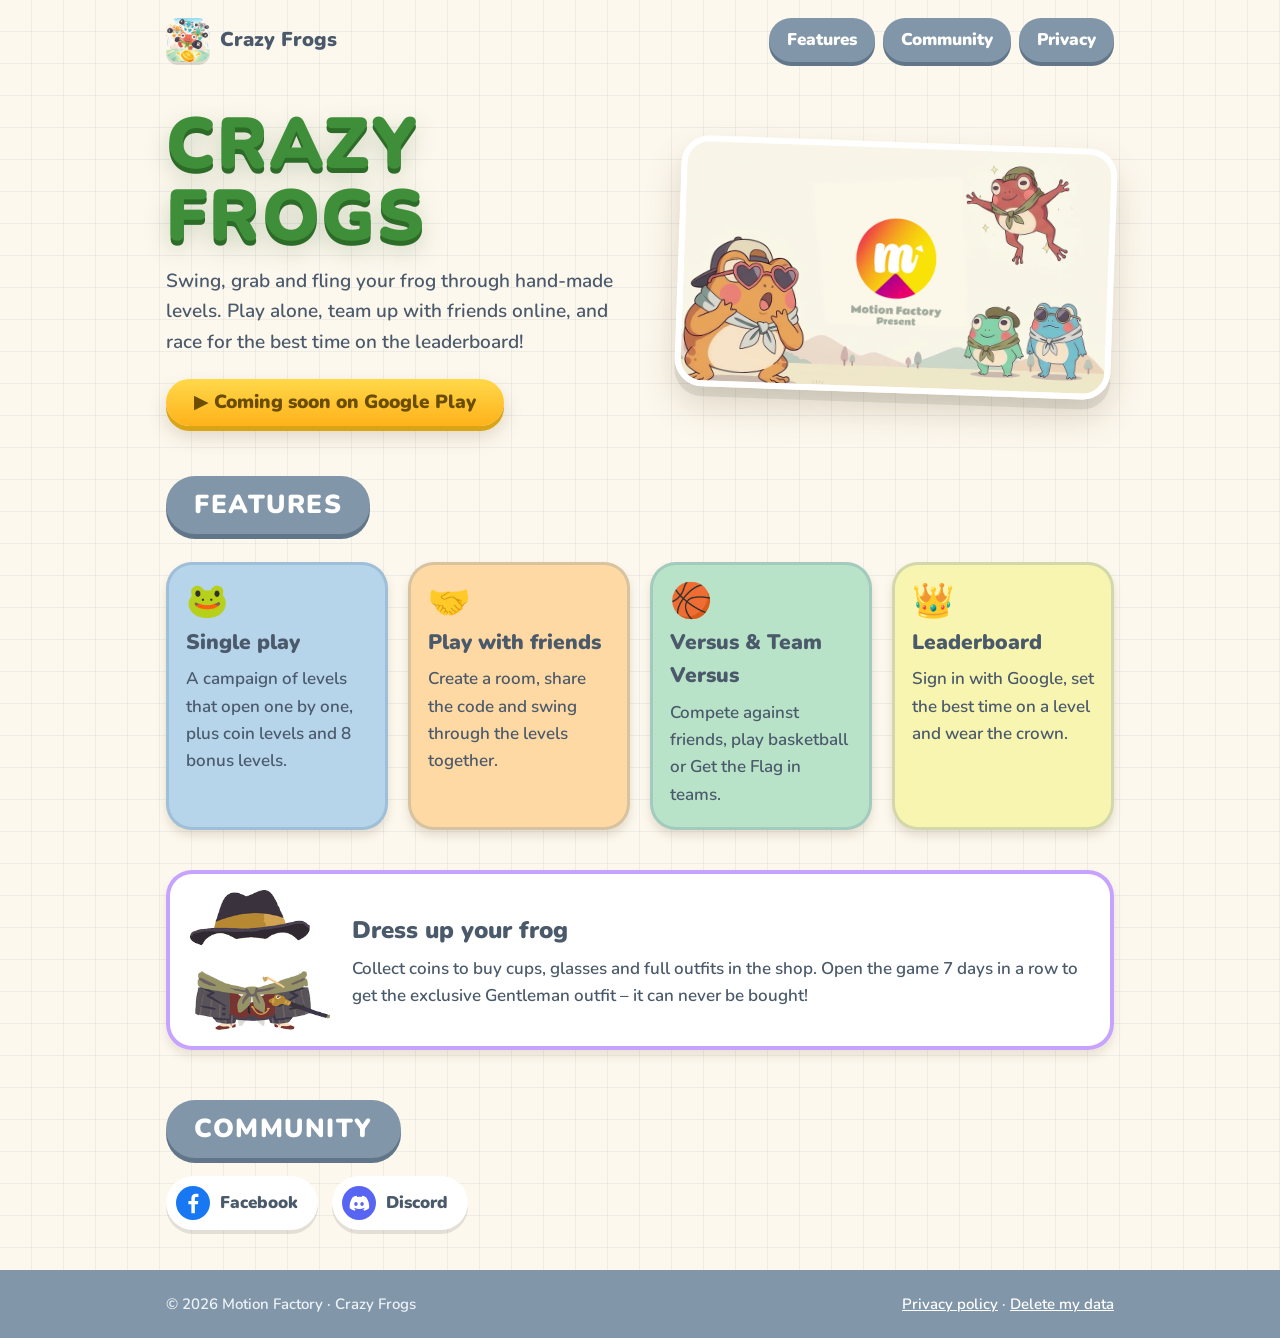
==== index.html @ 7c90bb31 "Add files via upload" ====
<!doctype html>
<html lang="en">
<head>
<meta charset="utf-8">
<meta name="viewport" content="width=device-width, initial-scale=1">
<title>Crazy Frogs – Motion Factory</title>
<meta name="description" content="Crazy Frogs: swing, grab and fling your frog through hand-made levels – alone or with friends. A game by Motion Factory.">
<link rel="icon" href="favicon.png">
<link rel="preconnect" href="https://fonts.googleapis.com"><link rel="preconnect" href="https://fonts.gstatic.com" crossorigin>
<link href="https://fonts.googleapis.com/css2?family=Nunito:wght@600;800;900&display=swap" rel="stylesheet">
<link rel="stylesheet" href="style.css">
</head>
<body>
<header><div class="wrap">
  <a class="brand" href="./"><img src="icon.png" alt="">Crazy Frogs</a>
  <nav><a class="pill" href="#features">Features</a><a class="pill" href="#community">Community</a><a class="pill" href="privacy.html">Privacy</a></nav>
</div></header>

<main class="wrap">
  <section class="hero">
    <div>
      <h1>CRAZY<br>FROGS</h1>
      <p>Swing, grab and fling your frog through hand-made levels. Play alone, team up with friends online, and race for the best time on the leaderboard!</p>
      <div class="badges"><span class="btn soon">▶ Coming soon on Google Play</span></div>
    </div>
    <img class="shot" src="intro.jpg" alt="The Crazy Frogs – Motion Factory">
  </section>

  <div class="title" id="features">FEATURES</div>
  <section class="cards">
    <div class="card"><div class="ic">🐸</div><h3>Single play</h3><p>A campaign of levels that open one by one, plus coin levels and 8 bonus levels.</p></div>
    <div class="card"><div class="ic">🤝</div><h3>Play with friends</h3><p>Create a room, share the code and swing through the levels together.</p></div>
    <div class="card"><div class="ic">🏀</div><h3>Versus &amp; Team Versus</h3><p>Compete against friends, play basketball or Get the Flag in teams.</p></div>
    <div class="card"><div class="ic">👑</div><h3>Leaderboard</h3><p>Sign in with Google, set the best time on a level and wear the crown.</p></div>
  </section>

  <div class="gift">
    <img src="gentleman.png" alt="Gentleman outfit">
    <div><h3 style="margin:0 0 6px;font-size:24px;font-weight:900">Dress up your frog</h3>
    <p style="margin:0">Collect coins to buy cups, glasses and full outfits in the shop. Open the game 7 days in a row to get the exclusive Gentleman outfit – it can never be bought!</p></div>
  </div>

  <div class="title" id="community">COMMUNITY</div>
  <div class="social">
    <a class="soc" href="https://www.facebook.com/profile.php?id=61577984788033" target="_blank" rel="noopener">
      <svg viewBox="0 0 40 40" aria-hidden="true"><circle cx="20" cy="20" r="20" fill="#1877f2"/><path d="M22.2 32V21.6h3.5l.5-4.1h-4v-2.6c0-1.2.3-2 2-2h2.2V9.3c-.4-.1-1.7-.2-3.1-.2-3.1 0-5.2 1.9-5.2 5.3v3.1h-3.5v4.1h3.5V32z" fill="#fff"/></svg>Facebook</a>
    <a class="soc" href="https://discord.gg/dU73DgkAkg" target="_blank" rel="noopener">
      <svg viewBox="0 0 40 40" aria-hidden="true"><circle cx="20" cy="20" r="20" fill="#5865f2"/><path d="M28.4 13.1a19 19 0 0 0-4.7-1.5l-.6 1.2a17.6 17.6 0 0 0-5.3 0l-.6-1.2a19 19 0 0 0-4.7 1.5c-3 4.4-3.8 8.7-3.4 13a19 19 0 0 0 5.8 2.9l1.2-2a12 12 0 0 1-1.9-.9l.5-.4a13.5 13.5 0 0 0 11.6 0l.5.4c-.6.4-1.2.7-1.9.9l1.2 2a19 19 0 0 0 5.8-2.9c.5-5-.8-9.3-3.5-13zM16.4 23.5c-1.1 0-2-1-2-2.3s.9-2.3 2-2.3 2 1 2 2.3-.9 2.3-2 2.3zm7.2 0c-1.1 0-2-1-2-2.3s.9-2.3 2-2.3 2 1 2 2.3-.9 2.3-2 2.3z" fill="#fff"/></svg>Discord</a>
  </div>
</main>

<footer><div class="wrap">
  <span>© 2026 Motion Factory · Crazy Frogs</span>
  <span><a href="privacy.html">Privacy policy</a> · <a href="privacy.html#delete">Delete my data</a></span>
</div></footer>
</body>
</html>
---- style.css ----
:root{--cream:#fdf8ee;--ink:#4b5a6b;--blue:#8196a8;--blue-d:#62768a;--sky:#b6d4ea;--gold1:#ffd84a;--gold2:#ffb21a;--gold-d:#d9a514;--ff:"Nunito",ui-rounded,"Arial Rounded MT Bold",system-ui,sans-serif}
*{box-sizing:border-box}
html{scroll-behavior:smooth}
body{margin:0;background:var(--cream);color:var(--ink);font:600 17px/1.6 var(--ff);
  background-image:repeating-linear-gradient(#0000 0 31px,rgba(129,150,168,.12) 31px 32px),repeating-linear-gradient(90deg,#0000 0 31px,rgba(129,150,168,.12) 31px 32px)}
a{color:#2f7fc1}
.wrap{max-width:980px;margin:0 auto;padding:0 16px}
header{padding:18px 0}
header .wrap{display:flex;align-items:center;justify-content:space-between;gap:12px;flex-wrap:wrap}
.brand{display:flex;align-items:center;gap:10px;text-decoration:none;color:var(--ink);font-weight:900;font-size:20px}
.brand img{width:44px;height:44px;border-radius:12px;box-shadow:0 3px 0 rgba(0,0,0,.12)}
nav{display:flex;gap:8px;flex-wrap:wrap}
.pill{display:inline-block;background:var(--blue);color:#fff;text-decoration:none;font-weight:900;border-radius:999px;padding:8px 18px;box-shadow:0 4px 0 var(--blue-d);transition:transform .15s}
.pill:hover{transform:translateY(-2px)}
.hero{display:grid;grid-template-columns:1.1fr 1fr;gap:32px;align-items:center;padding:28px 0 40px}
.hero h1{font-size:clamp(40px,7vw,72px);line-height:1;margin:0 0 14px;font-weight:900;letter-spacing:.02em;color:#3f8f3a;text-shadow:0 5px 0 #2d6b29,0 10px 24px rgba(40,90,30,.25)}
.hero p{font-size:19px;margin:0 0 22px}
.hero .shot{width:100%;border-radius:28px;border:6px solid #fff;box-shadow:0 10px 0 rgba(0,0,0,.08),0 18px 36px rgba(90,70,30,.2);transform:rotate(2deg)}
.btn{display:inline-flex;align-items:center;gap:8px;border-radius:999px;padding:14px 28px;font:900 19px/1 var(--ff);text-decoration:none;
  background:linear-gradient(var(--gold1),var(--gold2));color:#6b4d00;box-shadow:0 5px 0 var(--gold-d),0 10px 20px rgba(90,70,30,.2)}
.btn.soon{cursor:default}
.badges{display:flex;gap:10px;flex-wrap:wrap;align-items:center}
.cards{display:grid;grid-template-columns:repeat(auto-fit,minmax(220px,1fr));gap:20px;padding:10px 0 40px}
.card{background:var(--sky);border-radius:26px;padding:22px 20px;box-shadow:inset 0 0 0 3px rgba(80,115,150,.22),0 6px 10px rgba(90,70,30,.15)}
.card:nth-child(2){background:#ffd9a3}.card:nth-child(3){background:#b9e3c8}.card:nth-child(4){background:#f7f5b0}
.card h3{margin:0 0 6px;font-size:21px;font-weight:900}.card p{margin:0}
.card .ic{font-size:34px;line-height:1;margin-bottom:8px}
.title{display:inline-block;background:var(--blue);color:#fff;font-weight:900;font-size:26px;letter-spacing:.06em;border-radius:999px;padding:8px 28px;box-shadow:0 5px 0 var(--blue-d);margin:10px 0 18px}
.gift{display:flex;align-items:center;gap:22px;background:#fff;border-radius:26px;padding:20px 24px;box-shadow:inset 0 0 0 4px #c5a3ff,0 6px 10px rgba(90,70,30,.12);margin-bottom:40px}
.gift img{width:140px;flex:none}
.social{display:flex;gap:14px;flex-wrap:wrap;margin-bottom:40px}
.soc{display:inline-flex;align-items:center;gap:10px;background:#fff;color:var(--ink);text-decoration:none;font-weight:900;border-radius:999px;padding:10px 20px 10px 10px;box-shadow:0 4px 0 rgba(0,0,0,.1)}
.soc svg{width:34px;height:34px}
footer{background:var(--blue);color:#eef3f8;padding:22px 0;font-size:15px}
footer a{color:#fff}
footer .wrap{display:flex;justify-content:space-between;gap:12px;flex-wrap:wrap}
.doc{background:#fff;border-radius:26px;padding:26px clamp(18px,4vw,40px);margin:10px 0 40px;box-shadow:0 6px 12px rgba(90,70,30,.12);font-weight:600}
.doc h1{font-weight:900;margin:0 0 4px;font-size:34px}.doc h2{font-weight:900;font-size:22px;margin:26px 0 6px;color:#3d6b93}
.doc li{margin:4px 0}.muted{opacity:.7;font-size:15px}
@media (max-width:760px){.hero{grid-template-columns:1fr}.hero .shot{transform:none}.gift{flex-direction:column;text-align:center}}
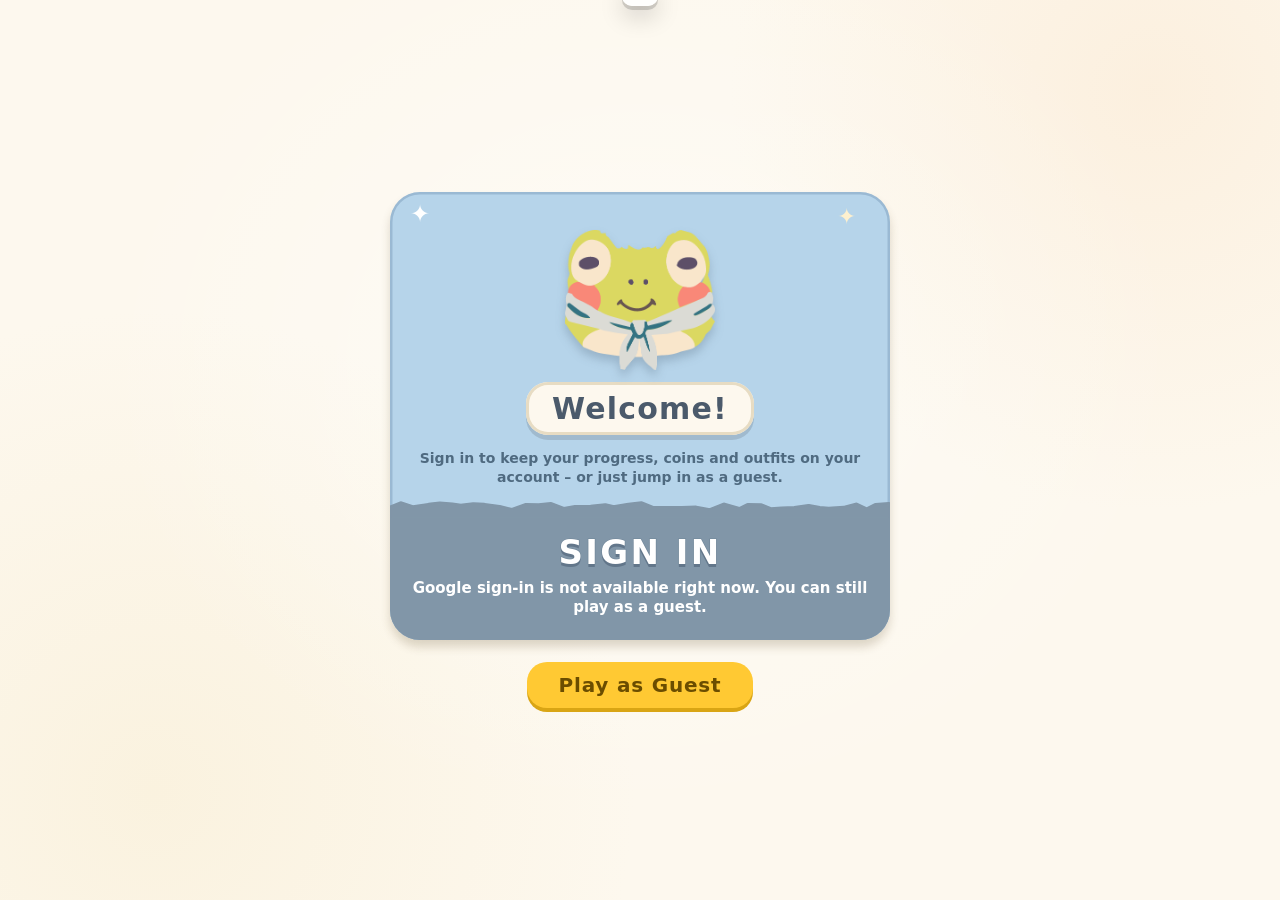
==== commit 5821d171: "Add files via upload" ====
--- a/index.html
+++ b/index.html
@@ -1,57 +1,5222 @@
-<!doctype html>
+<!DOCTYPE html>
 <html lang="en">
 <head>
 <meta charset="utf-8">
-<meta name="viewport" content="width=device-width, initial-scale=1">
-<title>Crazy Frogs – Motion Factory</title>
-<meta name="description" content="Crazy Frogs: swing, grab and fling your frog through hand-made levels – alone or with friends. A game by Motion Factory.">
-<link rel="icon" href="favicon.png">
-<link rel="preconnect" href="https://fonts.googleapis.com"><link rel="preconnect" href="https://fonts.gstatic.com" crossorigin>
-<link href="https://fonts.googleapis.com/css2?family=Nunito:wght@600;800;900&display=swap" rel="stylesheet">
-<link rel="stylesheet" href="style.css">
+<meta name="viewport" content="width=device-width, initial-scale=1, maximum-scale=1, user-scalable=no, viewport-fit=cover">
+<title>Blob Swing – Mechanics Test</title>
+<style>
+:root{--bg:#dfe9f5;--ink:#1d2a44;--plat:#3b4a6b;--panel:#ffffffd9;--btn:#e6edf8;--on:#1d2a44;--onink:#fff;box-sizing:border-box;padding-top:env(safe-area-inset-top,0px);padding-bottom:env(safe-area-inset-bottom,0px)}
+@media (prefers-color-scheme:dark){:root:not([data-theme="light"]){--bg:#10151f;--ink:#e8eefc;--plat:#56658c;--panel:#1b2434d9;--btn:#2a3550;--on:#e8eefc;--onink:#10151f}}
+html,body{margin:0;height:100%;overflow:hidden;background:var(--bg);color:var(--ink);font-family:system-ui,-apple-system,"Segoe UI",sans-serif}
+canvas{display:block;width:100%;height:100%;cursor:crosshair;touch-action:none}
+#hud{position:fixed;right:12px;top:calc(12px + env(safe-area-inset-top,0px));z-index:6;text-align:right}
+#hud b{font-weight:700}
+#pc button{width:34px;height:30px;margin:2px 3px 2px 0;border:0;border-radius:8px;background:var(--btn);color:var(--ink);font-weight:700;font-size:14px;cursor:pointer}
+#pc button.on{background:var(--on);color:var(--onink)}
+#st div{display:flex;align-items:center;gap:6px}
+#st i{width:10px;height:10px;border-radius:50%;display:inline-block}
+#net{margin-top:6px}#net button{border:0;border-radius:8px;background:var(--btn);color:var(--ink);padding:5px 9px;font-weight:700;cursor:pointer}#net input{width:56px;padding:5px;border-radius:8px;border:1px solid #8886;background:var(--btn);color:var(--ink);text-transform:uppercase}#nm{margin-top:4px;font-weight:700}
+.scr{position:fixed;inset:0;display:flex;align-items:center;justify-content:center;background:color-mix(in srgb,var(--bg) 85%,transparent);z-index:5;padding:16px;box-sizing:border-box}
+.hid{display:none!important}
+.card{background:var(--panel);padding:24px 28px;border-radius:18px;width:min(360px,88vw);text-align:center;box-shadow:0 10px 40px #0003;max-height:92%;overflow:auto}
+.card h1{margin:6px 0 10px;font-size:34px}.card h2{margin:0 0 12px}.card p{margin:8px 0;line-height:1.5}
+.card button,#hud button.sm{display:block;width:100%;margin:8px 0;padding:13px;border:0;border-radius:12px;background:var(--on);color:var(--onink);font-size:16px;font-weight:700;cursor:pointer}
+.card button.sec,#hud button.sm{background:var(--btn);color:var(--ink)}
+#hud button.sm{display:inline-block;width:auto;padding:4px 10px;margin:0 0 0 6px;font-size:12px}
+.card button.num{display:inline-block;width:46px;height:46px;padding:0;margin:3px;background:var(--btn);color:var(--ink);font-size:17px}
+.card button.num.on{background:var(--on);color:var(--onink)}
+.card input{width:100%;box-sizing:border-box;padding:12px;font-size:20px;text-align:center;letter-spacing:3px;text-transform:uppercase;border-radius:12px;border:2px solid #8886;background:var(--btn);color:var(--ink);margin:8px 0}
+.code{font-size:44px;font-weight:800;letter-spacing:6px;margin:6px 0}.note{min-height:20px;font-weight:600;font-size:14px}
+.pick{display:flex;flex-wrap:wrap;justify-content:center;gap:6px;margin:6px 0 10px}
+.card .pick button{display:flex;align-items:center;justify-content:center;width:56px;height:52px;margin:0;padding:3px;border:3px solid transparent;border-radius:12px;background:var(--btn)}
+.card .pick.big button{width:84px;height:78px}
+.card .pick button.on{border-color:var(--on);background:#fff8}
+.pick img{max-width:100%;max-height:100%;pointer-events:none}
+#ldots img{height:34px;margin:0 3px;vertical-align:middle}
+.logo{height:110px;filter:drop-shadow(0 4px 8px #0004)}
+#hud button.sm{padding:8px 14px;font-size:14px;margin:0;box-shadow:0 2px 8px #0003}
+#pp{margin-top:8px;background:var(--panel);padding:12px 14px;border-radius:12px;width:240px;font-size:13px;line-height:1.6;text-align:left;backdrop-filter:blur(6px);box-shadow:0 6px 24px #0003}
+#pp button{display:block;width:100%;margin:8px 0 0;padding:9px;border:0;border-radius:10px;background:var(--on);color:var(--onink);font-weight:700;cursor:pointer}
+#pp button.sec{background:var(--btn);color:var(--ink)}#pp input[type=range]{width:100%;margin:2px 0}#pp details{margin-top:8px;font-size:12px}
+.dim{opacity:.5}
+#msg{position:fixed;left:50%;top:40%;transform:translate(-50%,-50%);font-size:34px;font-weight:800;text-align:center;display:none}
+#vbtn{position:fixed;left:50%;transform:translateX(-50%);display:none;gap:18px;z-index:7;flex-wrap:wrap;justify-content:center;width:min(94vw,560px)}
+#vbtn.on{display:flex;animation:vpop .55s cubic-bezier(.2,1.5,.4,1) both}
+#vbtn button{min-width:200px;padding:15px 26px;border:0;border-radius:16px;font-size:18px;font-weight:800;cursor:pointer;color:#fff;text-shadow:0 2px 0 rgba(0,0,0,.25);box-shadow:0 6px 0 rgba(0,0,0,.28),0 12px 30px rgba(0,0,0,.35);transition:transform .12s}
+#vbtn button:hover{transform:translateY(-2px) scale(1.05)}#vbtn button:active{transform:translateY(4px);box-shadow:0 2px 0 rgba(0,0,0,.28)}
+#vbtn button:disabled{opacity:.55;cursor:default;transform:none}
+#vnext{background:linear-gradient(#3ee094,#1fa968)}#vmenu{background:linear-gradient(#6c8aff,#3f57d6)}
+@keyframes vpop{from{opacity:0;transform:translateX(-50%) translateY(34px) scale(.8)}to{opacity:1;transform:translateX(-50%) translateY(0) scale(1)}}
+.lvgrid{display:grid;grid-template-columns:repeat(3,1fr);gap:10px;margin:12px 0}
+.card .lvb{display:flex;flex-direction:column;align-items:center;justify-content:center;gap:2px;padding:12px 6px;margin:0;border-radius:14px;background:var(--btn);color:var(--ink)}
+.card .lvb b{font-size:28px;line-height:1}.card .lvb span{font-size:12px;font-weight:700;opacity:.8}
+.card .lvb.cur{outline:3px solid #3ee094}.card .lvb.lock{opacity:.45;cursor:not-allowed}
+.card select{width:100%;box-sizing:border-box;padding:10px;font-size:18px;font-weight:700;text-align:center;border-radius:12px;border:2px solid #8886;background:var(--btn);color:var(--ink)}
+.card .lvb .lvp{width:100%;height:auto;display:block;border-radius:8px;background:#dfe9f5}
+.card .lvb .lvn{font-size:13px;font-weight:800;line-height:1.15;max-width:100%;overflow:hidden;text-overflow:ellipsis;white-space:nowrap}
+.card .lvb .lvn i{font-style:normal;opacity:.55;margin-right:4px}
+/* ===== MAIN MENU: illustrated cards (artwork = transparent PNGs, scaled as one block) ===== */
+#menu{background:#fdf8ee;--w:min(94vw,calc((100vh - 140px)*1.864),1236px);--u:calc(var(--w)/1236);overflow:auto;padding:12px}
+#menu::before{content:"";position:absolute;inset:0;pointer-events:none;background:radial-gradient(ellipse at 50% 40%,#fff7 0,#fff0 60%),radial-gradient(circle at 12% 88%,#f6e9c866 0,#f6e9c800 35%),radial-gradient(circle at 90% 10%,#f9dfc055 0,#f9dfc000 30%)}
+.mroot{position:relative;margin:auto;display:flex;flex-direction:column;align-items:center;gap:calc(22*var(--u));max-width:100%}
+.mgrid{display:flex;gap:calc(16*var(--u));align-items:flex-start;width:var(--w);justify-content:center}
+.mcol{display:flex;flex-direction:column;gap:calc(16*var(--u))}
+.mwrap{position:relative;width:calc(var(--cw)*var(--u));animation:mIn .7s cubic-bezier(.2,1.35,.4,1) var(--d,0s) both,mFloat var(--fl,5.5s) ease-in-out calc(var(--d,0s) + .75s) infinite}
+.mcard{display:block;width:100%;aspect-ratio:var(--ar);border:0;padding:0;margin:0;cursor:pointer;position:relative;background:var(--img) center/100% 100% no-repeat;-webkit-tap-highlight-color:transparent;border-radius:calc(26*var(--u));
+ transform:perspective(900px) rotateX(var(--rx,0deg)) rotateY(var(--ry,0deg)) rotate(var(--rz,0deg)) scale(var(--s,1));
+ filter:drop-shadow(0 calc(5*var(--u)) calc(7*var(--u)) rgba(90,70,30,.20));
+ transition:transform .28s cubic-bezier(.2,1.7,.4,1),filter .25s,opacity .22s}
+.mcard::after{content:"";position:absolute;inset:0;pointer-events:none;background:linear-gradient(105deg,#fff0 38%,#ffffffb8 50%,#fff0 62%) 160% 0/260% 100% no-repeat;-webkit-mask:var(--img) center/100% 100% no-repeat;mask:var(--img) center/100% 100% no-repeat}
+.mwrap:hover{z-index:2}
+.mcard:hover,.mcard:focus-visible{--s:1.07;--rz:var(--hr,-1.6deg);filter:drop-shadow(0 calc(14*var(--u)) calc(16*var(--u)) rgba(90,70,30,.34)) saturate(1.08)}
+.mcard:hover::after,.mcard:focus-visible::after{animation:mShine .85s ease-out}
+.mcard:active{--s:.95;transition-duration:.08s}
+.mcard:focus-visible{outline:3px solid #1d2a44;outline-offset:5px}
+.mgrid:has(.mcard:hover) .mwrap:not(:hover) .mcard{--s:.95;filter:drop-shadow(0 calc(3*var(--u)) calc(5*var(--u)) rgba(90,70,30,.12)) saturate(.7) brightness(.97)}
+.mgrid.leaving .mwrap:not(.sel) .mcard{opacity:0;--s:.82}
+.mwrap.sel .mcard{--s:1.14;--rz:0deg;animation:mPop .26s ease-out both}
+.mwrap.nope .mcard{animation:mNope .5s ease-in-out}
+.mc-single{--img:url("[data-uri]");--ar:286/323}.mc-char{--img:url("[data-uri]");--ar:286/324}.mc-with{--img:url("[data-uri]");--ar:286/663}
+.mc-against{--img:url("[data-uri]");--ar:286/663}.mc-levels{--img:url("[data-uri]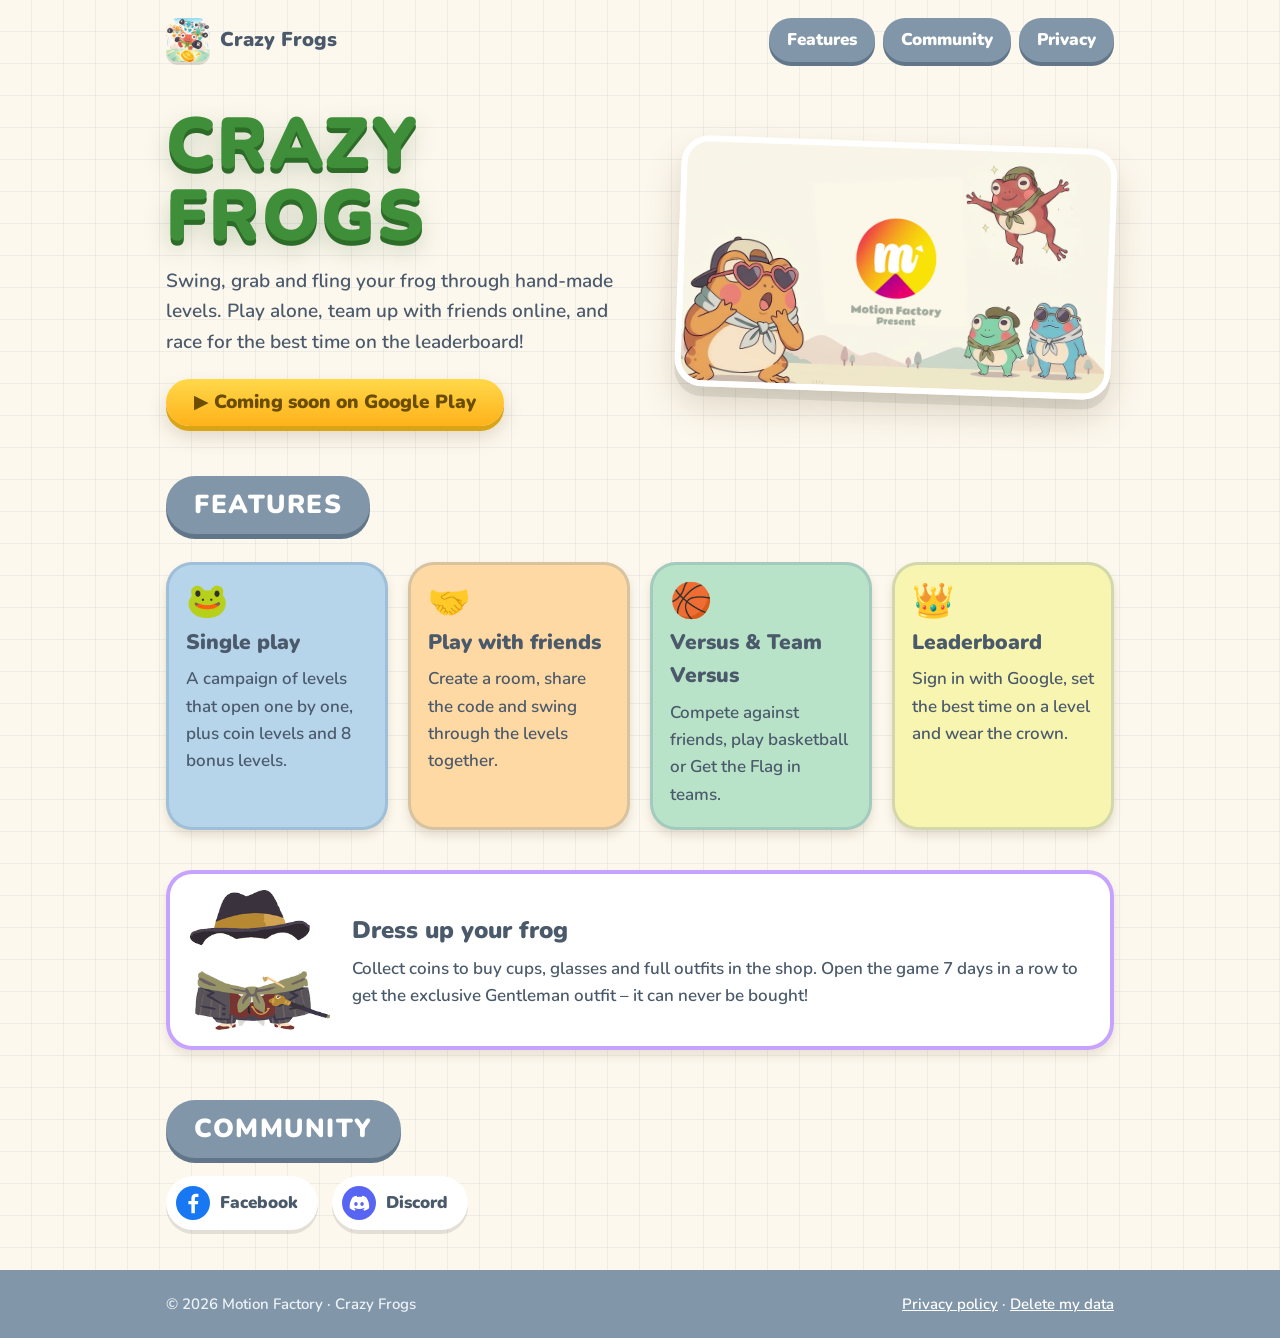
==== commit 495d38ad: "Add files via upload" ====
--- a/index.html
+++ b/index.html
@@ -1,5222 +1,57 @@
-<!DOCTYPE html>
+<!doctype html>
 <html lang="en">
 <head>
 <meta charset="utf-8">
-<meta name="viewport" content="width=device-width, initial-scale=1, maximum-scale=1, user-scalable=no, viewport-fit=cover">
-<title>Blob Swing – Mechanics Test</title>
-<style>
-:root{--bg:#dfe9f5;--ink:#1d2a44;--plat:#3b4a6b;--panel:#ffffffd9;--btn:#e6edf8;--on:#1d2a44;--onink:#fff;box-sizing:border-box;padding-top:env(safe-area-inset-top,0px);padding-bottom:env(safe-area-inset-bottom,0px)}
-@media (prefers-color-scheme:dark){:root:not([data-theme="light"]){--bg:#10151f;--ink:#e8eefc;--plat:#56658c;--panel:#1b2434d9;--btn:#2a3550;--on:#e8eefc;--onink:#10151f}}
-html,body{margin:0;height:100%;overflow:hidden;background:var(--bg);color:var(--ink);font-family:system-ui,-apple-system,"Segoe UI",sans-serif}
-canvas{display:block;width:100%;height:100%;cursor:crosshair;touch-action:none}
-#hud{position:fixed;right:12px;top:calc(12px + env(safe-area-inset-top,0px));z-index:6;text-align:right}
-#hud b{font-weight:700}
-#pc button{width:34px;height:30px;margin:2px 3px 2px 0;border:0;border-radius:8px;background:var(--btn);color:var(--ink);font-weight:700;font-size:14px;cursor:pointer}
-#pc button.on{background:var(--on);color:var(--onink)}
-#st div{display:flex;align-items:center;gap:6px}
-#st i{width:10px;height:10px;border-radius:50%;display:inline-block}
-#net{margin-top:6px}#net button{border:0;border-radius:8px;background:var(--btn);color:var(--ink);padding:5px 9px;font-weight:700;cursor:pointer}#net input{width:56px;padding:5px;border-radius:8px;border:1px solid #8886;background:var(--btn);color:var(--ink);text-transform:uppercase}#nm{margin-top:4px;font-weight:700}
-.scr{position:fixed;inset:0;display:flex;align-items:center;justify-content:center;background:color-mix(in srgb,var(--bg) 85%,transparent);z-index:5;padding:16px;box-sizing:border-box}
-.hid{display:none!important}
-.card{background:var(--panel);padding:24px 28px;border-radius:18px;width:min(360px,88vw);text-align:center;box-shadow:0 10px 40px #0003;max-height:92%;overflow:auto}
-.card h1{margin:6px 0 10px;font-size:34px}.card h2{margin:0 0 12px}.card p{margin:8px 0;line-height:1.5}
-.card button,#hud button.sm{display:block;width:100%;margin:8px 0;padding:13px;border:0;border-radius:12px;background:var(--on);color:var(--onink);font-size:16px;font-weight:700;cursor:pointer}
-.card button.sec,#hud button.sm{background:var(--btn);color:var(--ink)}
-#hud button.sm{display:inline-block;width:auto;padding:4px 10px;margin:0 0 0 6px;font-size:12px}
-.card button.num{display:inline-block;width:46px;height:46px;padding:0;margin:3px;background:var(--btn);color:var(--ink);font-size:17px}
-.card button.num.on{background:var(--on);color:var(--onink)}
-.card input{width:100%;box-sizing:border-box;padding:12px;font-size:20px;text-align:center;letter-spacing:3px;text-transform:uppercase;border-radius:12px;border:2px solid #8886;background:var(--btn);color:var(--ink);margin:8px 0}
-.code{font-size:44px;font-weight:800;letter-spacing:6px;margin:6px 0}.note{min-height:20px;font-weight:600;font-size:14px}
-.pick{display:flex;flex-wrap:wrap;justify-content:center;gap:6px;margin:6px 0 10px}
-.card .pick button{display:flex;align-items:center;justify-content:center;width:56px;height:52px;margin:0;padding:3px;border:3px solid transparent;border-radius:12px;background:var(--btn)}
-.card .pick.big button{width:84px;height:78px}
-.card .pick button.on{border-color:var(--on);background:#fff8}
-.pick img{max-width:100%;max-height:100%;pointer-events:none}
-#ldots img{height:34px;margin:0 3px;vertical-align:middle}
-.logo{height:110px;filter:drop-shadow(0 4px 8px #0004)}
-#hud button.sm{padding:8px 14px;font-size:14px;margin:0;box-shadow:0 2px 8px #0003}
-#pp{margin-top:8px;background:var(--panel);padding:12px 14px;border-radius:12px;width:240px;font-size:13px;line-height:1.6;text-align:left;backdrop-filter:blur(6px);box-shadow:0 6px 24px #0003}
-#pp button{display:block;width:100%;margin:8px 0 0;padding:9px;border:0;border-radius:10px;background:var(--on);color:var(--onink);font-weight:700;cursor:pointer}
-#pp button.sec{background:var(--btn);color:var(--ink)}#pp input[type=range]{width:100%;margin:2px 0}#pp details{margin-top:8px;font-size:12px}
-.dim{opacity:.5}
-#msg{position:fixed;left:50%;top:40%;transform:translate(-50%,-50%);font-size:34px;font-weight:800;text-align:center;display:none}
-#vbtn{position:fixed;left:50%;transform:translateX(-50%);display:none;gap:18px;z-index:7;flex-wrap:wrap;justify-content:center;width:min(94vw,560px)}
-#vbtn.on{display:flex;animation:vpop .55s cubic-bezier(.2,1.5,.4,1) both}
-#vbtn button{min-width:200px;padding:15px 26px;border:0;border-radius:16px;font-size:18px;font-weight:800;cursor:pointer;color:#fff;text-shadow:0 2px 0 rgba(0,0,0,.25);box-shadow:0 6px 0 rgba(0,0,0,.28),0 12px 30px rgba(0,0,0,.35);transition:transform .12s}
-#vbtn button:hover{transform:translateY(-2px) scale(1.05)}#vbtn button:active{transform:translateY(4px);box-shadow:0 2px 0 rgba(0,0,0,.28)}
-#vbtn button:disabled{opacity:.55;cursor:default;transform:none}
-#vnext{background:linear-gradient(#3ee094,#1fa968)}#vmenu{background:linear-gradient(#6c8aff,#3f57d6)}
-@keyframes vpop{from{opacity:0;transform:translateX(-50%) translateY(34px) scale(.8)}to{opacity:1;transform:translateX(-50%) translateY(0) scale(1)}}
-.lvgrid{display:grid;grid-template-columns:repeat(3,1fr);gap:10px;margin:12px 0}
-.card .lvb{display:flex;flex-direction:column;align-items:center;justify-content:center;gap:2px;padding:12px 6px;margin:0;border-radius:14px;background:var(--btn);color:var(--ink)}
-.card .lvb b{font-size:28px;line-height:1}.card .lvb span{font-size:12px;font-weight:700;opacity:.8}
-.card .lvb.cur{outline:3px solid #3ee094}.card .lvb.lock{opacity:.45;cursor:not-allowed}
-.card select{width:100%;box-sizing:border-box;padding:10px;font-size:18px;font-weight:700;text-align:center;border-radius:12px;border:2px solid #8886;background:var(--btn);color:var(--ink)}
-.card .lvb .lvp{width:100%;height:auto;display:block;border-radius:8px;background:#dfe9f5}
-.card .lvb .lvn{font-size:13px;font-weight:800;line-height:1.15;max-width:100%;overflow:hidden;text-overflow:ellipsis;white-space:nowrap}
-.card .lvb .lvn i{font-style:normal;opacity:.55;margin-right:4px}
-/* ===== MAIN MENU: illustrated cards (artwork = transparent PNGs, scaled as one block) ===== */
-#menu{background:#fdf8ee;--w:min(94vw,calc((100vh - 140px)*1.864),1236px);--u:calc(var(--w)/1236);overflow:auto;padding:12px}
-#menu::before{content:"";position:absolute;inset:0;pointer-events:none;background:radial-gradient(ellipse at 50% 40%,#fff7 0,#fff0 60%),radial-gradient(circle at 12% 88%,#f6e9c866 0,#f6e9c800 35%),radial-gradient(circle at 90% 10%,#f9dfc055 0,#f9dfc000 30%)}
-.mroot{position:relative;margin:auto;display:flex;flex-direction:column;align-items:center;gap:calc(22*var(--u));max-width:100%}
-.mgrid{display:flex;gap:calc(16*var(--u));align-items:flex-start;width:var(--w);justify-content:center}
-.mcol{display:flex;flex-direction:column;gap:calc(16*var(--u))}
-.mwrap{position:relative;width:calc(var(--cw)*var(--u));animation:mIn .7s cubic-bezier(.2,1.35,.4,1) var(--d,0s) both,mFloat var(--fl,5.5s) ease-in-out calc(var(--d,0s) + .75s) infinite}
-.mcard{display:block;width:100%;aspect-ratio:var(--ar);border:0;padding:0;margin:0;cursor:pointer;position:relative;background:var(--img) center/100% 100% no-repeat;-webkit-tap-highlight-color:transparent;border-radius:calc(26*var(--u));
- transform:perspective(900px) rotateX(var(--rx,0deg)) rotateY(var(--ry,0deg)) rotate(var(--rz,0deg)) scale(var(--s,1));
- filter:drop-shadow(0 calc(5*var(--u)) calc(7*var(--u)) rgba(90,70,30,.20));
- transition:transform .28s cubic-bezier(.2,1.7,.4,1),filter .25s,opacity .22s}
-.mcard::after{content:"";position:absolute;inset:0;pointer-events:none;background:linear-gradient(105deg,#fff0 38%,#ffffffb8 50%,#fff0 62%) 160% 0/260% 100% no-repeat;-webkit-mask:var(--img) center/100% 100% no-repeat;mask:var(--img) center/100% 100% no-repeat}
-.mwrap:hover{z-index:2}
-.mcard:hover,.mcard:focus-visible{--s:1.07;--rz:var(--hr,-1.6deg);filter:drop-shadow(0 calc(14*var(--u)) calc(16*var(--u)) rgba(90,70,30,.34)) saturate(1.08)}
-.mcard:hover::after,.mcard:focus-visible::after{animation:mShine .85s ease-out}
-.mcard:active{--s:.95;transition-duration:.08s}
-.mcard:focus-visible{outline:3px solid #1d2a44;outline-offset:5px}
-.mgrid:has(.mcard:hover) .mwrap:not(:hover) .mcard{--s:.95;filter:drop-shadow(0 calc(3*var(--u)) calc(5*var(--u)) rgba(90,70,30,.12)) saturate(.7) brightness(.97)}
-.mgrid.leaving .mwrap:not(.sel) .mcard{opacity:0;--s:.82}
-.mwrap.sel .mcard{--s:1.14;--rz:0deg;animation:mPop .26s ease-out both}
-.mwrap.nope .mcard{animation:mNope .5s ease-in-out}
-.mc-single{--img:url("[data-uri]");--ar:286/323}.mc-char{--img:url("[data-uri]");--ar:286/324}.mc-with{--img:url("[data-uri]");--ar:286/663}
-.mc-against{--img:url("[data-uri]");--ar:286/663}.mc-levels{--img:url("[data-uri]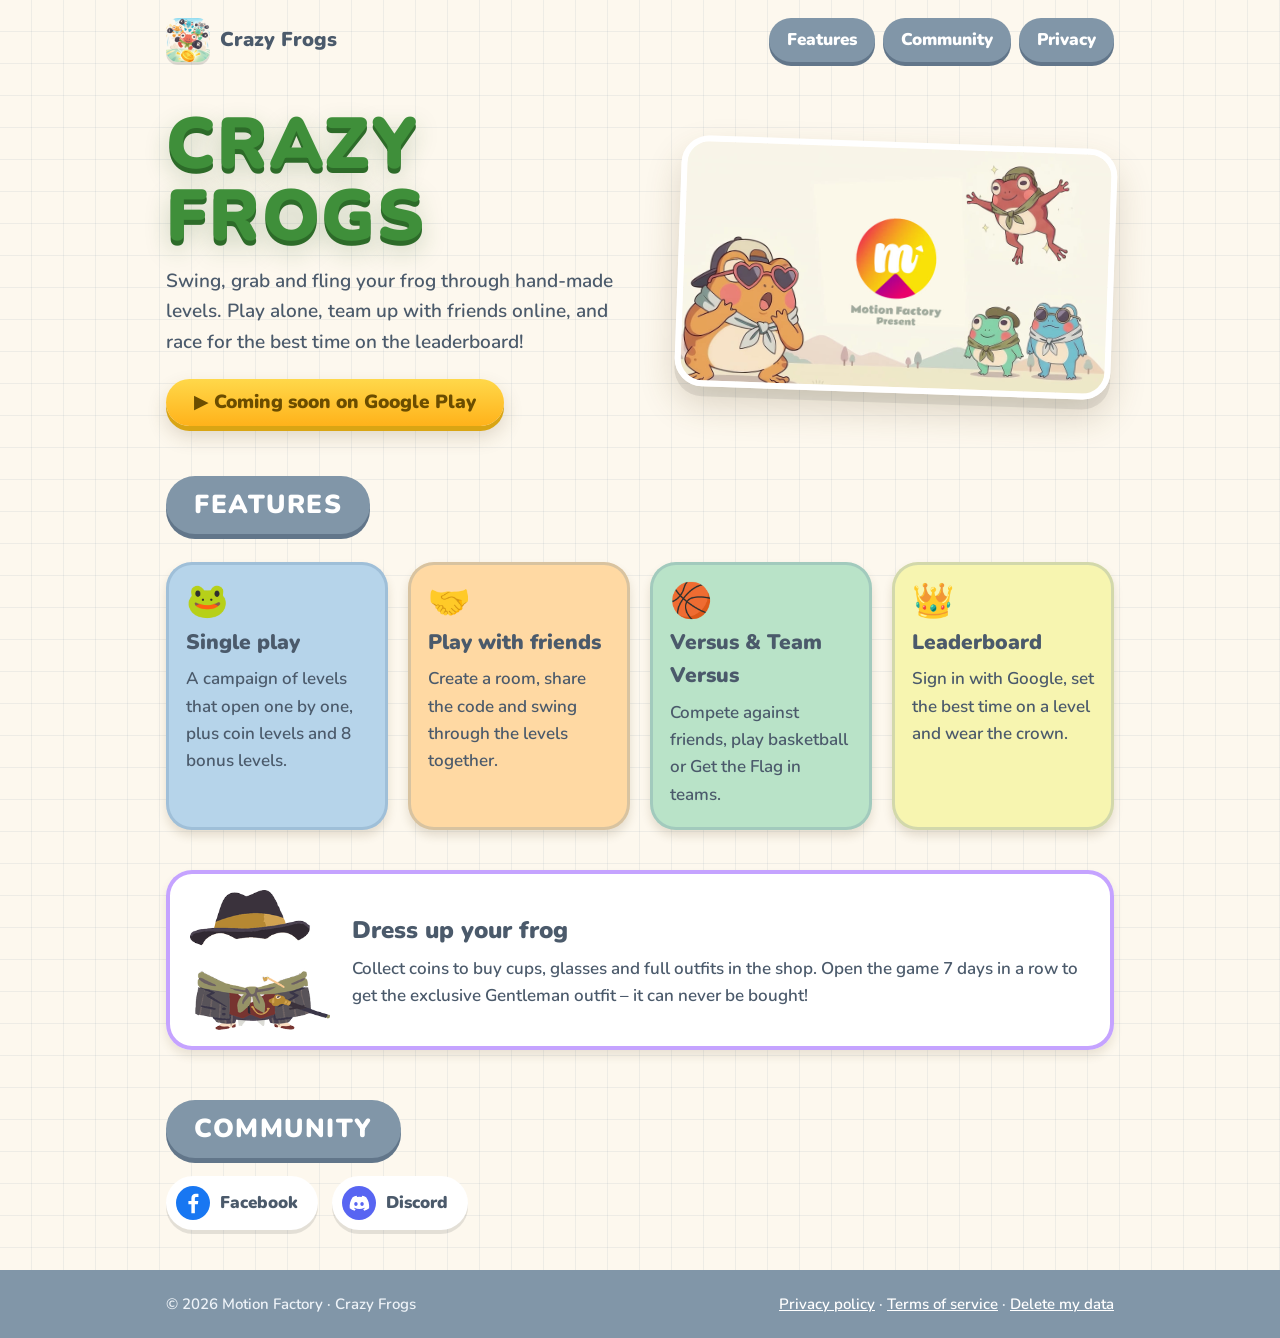
==== commit 6244d710: "Add files via upload" ====
--- a/index.html
+++ b/index.html
@@ -51,7 +51,7 @@
 
 <footer><div class="wrap">
   <span>© 2026 Motion Factory · Crazy Frogs</span>
-  <span><a href="privacy.html">Privacy policy</a> · <a href="privacy.html#delete">Delete my data</a></span>
+  <span><a href="privacy.html">Privacy policy</a> · <a href="terms.html">Terms of service</a> · <a href="privacy.html#delete">Delete my data</a></span>
 </div></footer>
 </body>
 </html>
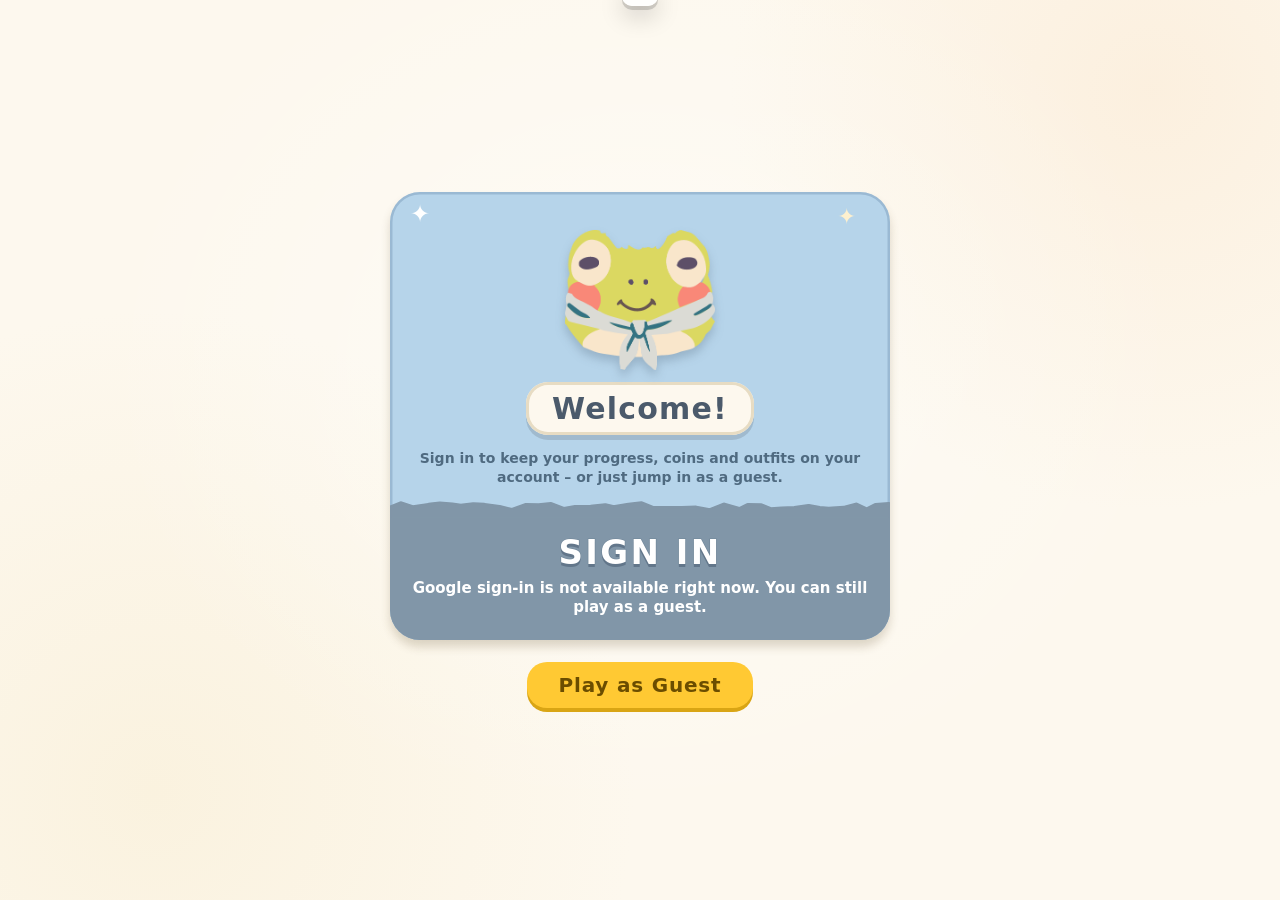
==== commit 670871d1: "Add files via upload" ====
--- a/index.html
+++ b/index.html
@@ -1,57 +1,6032 @@
-<!doctype html>
+<!DOCTYPE html>
 <html lang="en">
 <head>
 <meta charset="utf-8">
-<meta name="viewport" content="width=device-width, initial-scale=1">
-<title>Crazy Frogs – Motion Factory</title>
-<meta name="description" content="Crazy Frogs: swing, grab and fling your frog through hand-made levels – alone or with friends. A game by Motion Factory.">
-<link rel="icon" href="favicon.png">
-<link rel="preconnect" href="https://fonts.googleapis.com"><link rel="preconnect" href="https://fonts.gstatic.com" crossorigin>
-<link href="https://fonts.googleapis.com/css2?family=Nunito:wght@600;800;900&display=swap" rel="stylesheet">
-<link rel="stylesheet" href="style.css">
+<meta name="viewport" content="width=device-width, initial-scale=1, maximum-scale=1, user-scalable=no, viewport-fit=cover">
+<title>Blob Swing – Mechanics Test</title>
+<style>
+:root{--bg:#dfe9f5;--ink:#1d2a44;--plat:#3b4a6b;--panel:#ffffffd9;--btn:#e6edf8;--on:#1d2a44;--onink:#fff;box-sizing:border-box;padding-top:env(safe-area-inset-top,0px);padding-bottom:env(safe-area-inset-bottom,0px)}
+@media (prefers-color-scheme:dark){:root:not([data-theme="light"]){--bg:#10151f;--ink:#e8eefc;--plat:#56658c;--panel:#1b2434d9;--btn:#2a3550;--on:#e8eefc;--onink:#10151f}}
+html,body{margin:0;height:100%;overflow:hidden;background:var(--bg);color:var(--ink);font-family:system-ui,-apple-system,"Segoe UI",sans-serif}
+canvas{display:block;width:100%;height:100%;cursor:crosshair;touch-action:none}
+#hud{position:fixed;right:12px;top:calc(12px + env(safe-area-inset-top,0px));z-index:6;text-align:right}
+#hud b{font-weight:700}
+#pc button{width:34px;height:30px;margin:2px 3px 2px 0;border:0;border-radius:8px;background:var(--btn);color:var(--ink);font-weight:700;font-size:14px;cursor:pointer}
+#pc button.on{background:var(--on);color:var(--onink)}
+#st div{display:flex;align-items:center;gap:6px}
+#st i{width:10px;height:10px;border-radius:50%;display:inline-block}
+#net{margin-top:6px}#net button{border:0;border-radius:8px;background:var(--btn);color:var(--ink);padding:5px 9px;font-weight:700;cursor:pointer}#net input{width:56px;padding:5px;border-radius:8px;border:1px solid #8886;background:var(--btn);color:var(--ink);text-transform:uppercase}#nm{margin-top:4px;font-weight:700}
+.scr{position:fixed;inset:0;display:flex;align-items:center;justify-content:center;background:color-mix(in srgb,var(--bg) 85%,transparent);z-index:5;padding:16px;box-sizing:border-box}
+.hid{display:none!important}
+.card{background:var(--panel);padding:24px 28px;border-radius:18px;width:min(360px,88vw);text-align:center;box-shadow:0 10px 40px #0003;max-height:92%;overflow:auto}
+.card h1{margin:6px 0 10px;font-size:34px}.card h2{margin:0 0 12px}.card p{margin:8px 0;line-height:1.5}
+.card button,#hud button.sm{display:block;width:100%;margin:8px 0;padding:13px;border:0;border-radius:12px;background:var(--on);color:var(--onink);font-size:16px;font-weight:700;cursor:pointer}
+.card button.sec,#hud button.sm{background:var(--btn);color:var(--ink)}
+#hud button.sm{display:inline-block;width:auto;padding:4px 10px;margin:0 0 0 6px;font-size:12px}
+.card button.num{display:inline-block;width:46px;height:46px;padding:0;margin:3px;background:var(--btn);color:var(--ink);font-size:17px}
+.card button.num.on{background:var(--on);color:var(--onink)}
+.card input{width:100%;box-sizing:border-box;padding:12px;font-size:20px;text-align:center;letter-spacing:3px;text-transform:uppercase;border-radius:12px;border:2px solid #8886;background:var(--btn);color:var(--ink);margin:8px 0}
+.code{font-size:44px;font-weight:800;letter-spacing:6px;margin:6px 0}.note{min-height:20px;font-weight:600;font-size:14px}
+.pick{display:flex;flex-wrap:wrap;justify-content:center;gap:6px;margin:6px 0 10px}
+.card .pick button{display:flex;align-items:center;justify-content:center;width:56px;height:52px;margin:0;padding:3px;border:3px solid transparent;border-radius:12px;background:var(--btn)}
+.card .pick.big button{width:84px;height:78px}
+.card .pick button.on{border-color:var(--on);background:#fff8}
+.pick img{max-width:100%;max-height:100%;pointer-events:none}
+#ldots img{height:34px;margin:0 3px;vertical-align:middle}
+.logo{height:110px;filter:drop-shadow(0 4px 8px #0004)}
+#hud button.sm{padding:8px 14px;font-size:14px;margin:0;box-shadow:0 2px 8px #0003}
+#pp{margin-top:8px;background:var(--panel);padding:12px 14px;border-radius:12px;width:240px;font-size:13px;line-height:1.6;text-align:left;backdrop-filter:blur(6px);box-shadow:0 6px 24px #0003}
+#pp button{display:block;width:100%;margin:8px 0 0;padding:9px;border:0;border-radius:10px;background:var(--on);color:var(--onink);font-weight:700;cursor:pointer}
+#pp button.sec{background:var(--btn);color:var(--ink)}#pp input[type=range]{width:100%;margin:2px 0}#pp details{margin-top:8px;font-size:12px}
+.dim{opacity:.5}
+#msg{position:fixed;left:50%;top:40%;transform:translate(-50%,-50%);font-size:34px;font-weight:800;text-align:center;display:none}
+#vbtn{position:fixed;left:50%;transform:translateX(-50%);display:none;gap:18px;z-index:7;flex-wrap:wrap;justify-content:center;width:min(94vw,560px)}
+#vbtn.on{display:flex;animation:vpop .55s cubic-bezier(.2,1.5,.4,1) both}
+#vbtn button{min-width:200px;padding:15px 26px;border:0;border-radius:16px;font-size:18px;font-weight:800;cursor:pointer;color:#fff;text-shadow:0 2px 0 rgba(0,0,0,.25);box-shadow:0 6px 0 rgba(0,0,0,.28),0 12px 30px rgba(0,0,0,.35);transition:transform .12s}
+#vbtn button:hover{transform:translateY(-2px) scale(1.05)}#vbtn button:active{transform:translateY(4px);box-shadow:0 2px 0 rgba(0,0,0,.28)}
+#vbtn button:disabled{opacity:.55;cursor:default;transform:none}
+#vnext{background:linear-gradient(#3ee094,#1fa968)}#vmenu{background:linear-gradient(#6c8aff,#3f57d6)}
+@keyframes vpop{from{opacity:0;transform:translateX(-50%) translateY(34px) scale(.8)}to{opacity:1;transform:translateX(-50%) translateY(0) scale(1)}}
+.lvgrid{display:grid;grid-template-columns:repeat(3,1fr);gap:10px;margin:12px 0}
+.card .lvb{display:flex;flex-direction:column;align-items:center;justify-content:center;gap:2px;padding:12px 6px;margin:0;border-radius:14px;background:var(--btn);color:var(--ink)}
+.card .lvb b{font-size:28px;line-height:1}.card .lvb span{font-size:12px;font-weight:700;opacity:.8}
+.card .lvb.cur{outline:3px solid #3ee094}.card .lvb.lock{opacity:.45;cursor:not-allowed}
+.card select{width:100%;box-sizing:border-box;padding:10px;font-size:18px;font-weight:700;text-align:center;border-radius:12px;border:2px solid #8886;background:var(--btn);color:var(--ink)}
+.card .lvb .lvp{width:100%;height:auto;display:block;border-radius:8px;background:#dfe9f5}
+.card .lvb .lvn{font-size:13px;font-weight:800;line-height:1.15;max-width:100%;overflow:hidden;text-overflow:ellipsis;white-space:nowrap}
+.card .lvb .lvn i{font-style:normal;opacity:.55;margin-right:4px}
+/* ===== MAIN MENU: illustrated cards (artwork = transparent PNGs, scaled as one block) ===== */
+#menu{background:#fdf8ee;--w:min(94vw,calc((100vh - 140px)*1.864),1236px);--u:calc(var(--w)/1236);overflow:auto;padding:12px}
+#menu::before{content:"";position:absolute;inset:0;pointer-events:none;background:radial-gradient(ellipse at 50% 40%,#fff7 0,#fff0 60%),radial-gradient(circle at 12% 88%,#f6e9c866 0,#f6e9c800 35%),radial-gradient(circle at 90% 10%,#f9dfc055 0,#f9dfc000 30%)}
+.mroot{position:relative;margin:auto;display:flex;flex-direction:column;align-items:center;gap:calc(22*var(--u));max-width:100%}
+.mgrid{display:flex;gap:calc(16*var(--u));align-items:flex-start;width:var(--w);justify-content:center}
+.mcol{display:flex;flex-direction:column;gap:calc(16*var(--u))}
+.mwrap{position:relative;width:calc(var(--cw)*var(--u));animation:mIn .7s cubic-bezier(.2,1.35,.4,1) var(--d,0s) both,mFloat var(--fl,5.5s) ease-in-out calc(var(--d,0s) + .75s) infinite}
+.mcard{display:block;width:100%;aspect-ratio:var(--ar);border:0;padding:0;margin:0;cursor:pointer;position:relative;background:var(--img) center/100% 100% no-repeat;-webkit-tap-highlight-color:transparent;border-radius:calc(26*var(--u));
+ transform:perspective(900px) rotateX(var(--rx,0deg)) rotateY(var(--ry,0deg)) rotate(var(--rz,0deg)) scale(var(--s,1));
+ filter:drop-shadow(0 calc(5*var(--u)) calc(7*var(--u)) rgba(90,70,30,.20));
+ transition:transform .28s cubic-bezier(.2,1.7,.4,1),filter .25s,opacity .22s}
+.mcard::after{content:"";position:absolute;inset:0;pointer-events:none;background:linear-gradient(105deg,#fff0 38%,#ffffffb8 50%,#fff0 62%) 160% 0/260% 100% no-repeat;-webkit-mask:var(--img) center/100% 100% no-repeat;mask:var(--img) center/100% 100% no-repeat}
+.mwrap:hover{z-index:2}
+.mcard:hover,.mcard:focus-visible{--s:1.07;--rz:var(--hr,-1.6deg);filter:drop-shadow(0 calc(14*var(--u)) calc(16*var(--u)) rgba(90,70,30,.34)) saturate(1.08)}
+.mcard:hover::after,.mcard:focus-visible::after{animation:mShine .85s ease-out}
+.mcard:active{--s:.95;transition-duration:.08s}
+.mcard:focus-visible{outline:3px solid #1d2a44;outline-offset:5px}
+.mgrid:has(.mcard:hover) .mwrap:not(:hover) .mcard{--s:.95;filter:drop-shadow(0 calc(3*var(--u)) calc(5*var(--u)) rgba(90,70,30,.12)) saturate(.7) brightness(.97)}
+.mgrid.leaving .mwrap:not(.sel) .mcard{opacity:0;--s:.82}
+.mwrap.sel .mcard{--s:1.14;--rz:0deg;animation:mPop .26s ease-out both}
+.mwrap.nope .mcard{animation:mNope .5s ease-in-out}
+.mc-single{--img:url("[data-uri]");--ar:286/323}.mc-char{--img:url("[data-uri]");--ar:286/324}.mc-with{--img:url("[data-uri]");--ar:286/663}
+.mc-against{--img:url("[data-uri]");--ar:286/663}.mc-levels{--img:url("[data-uri]